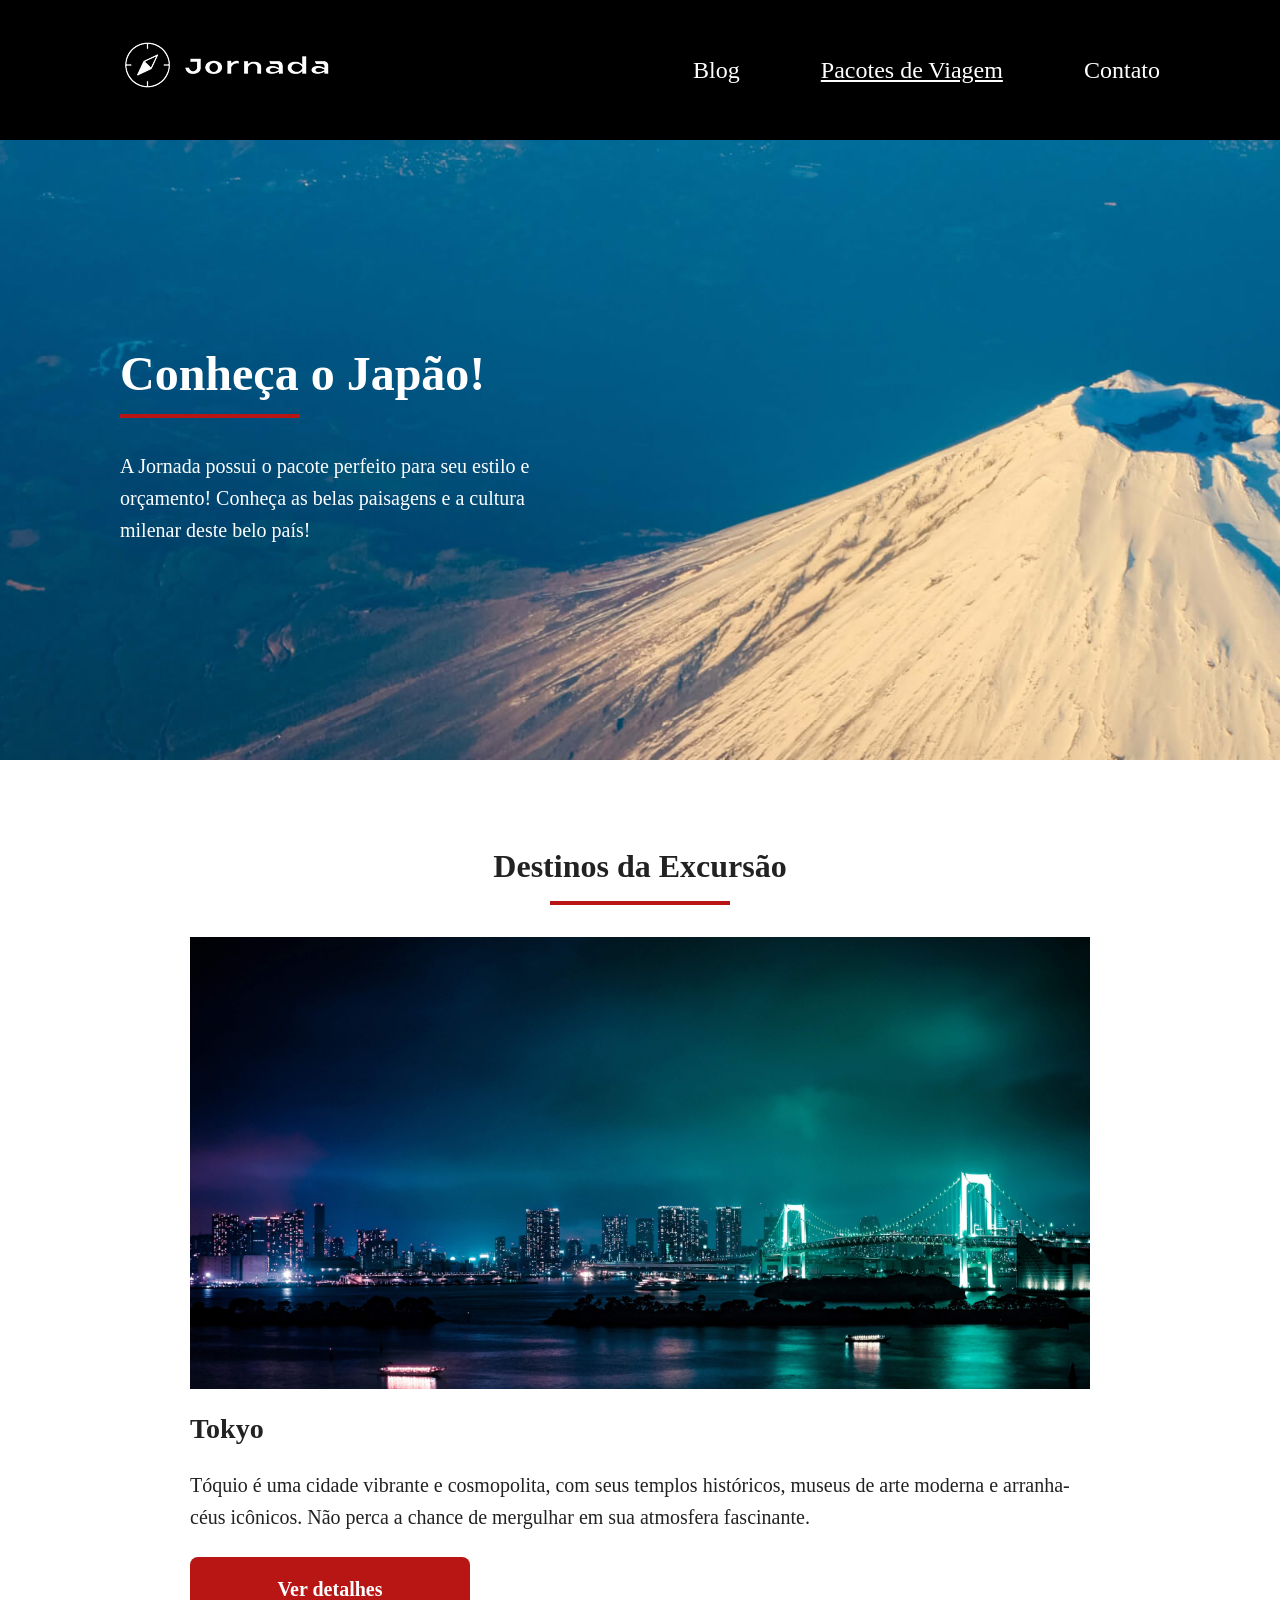
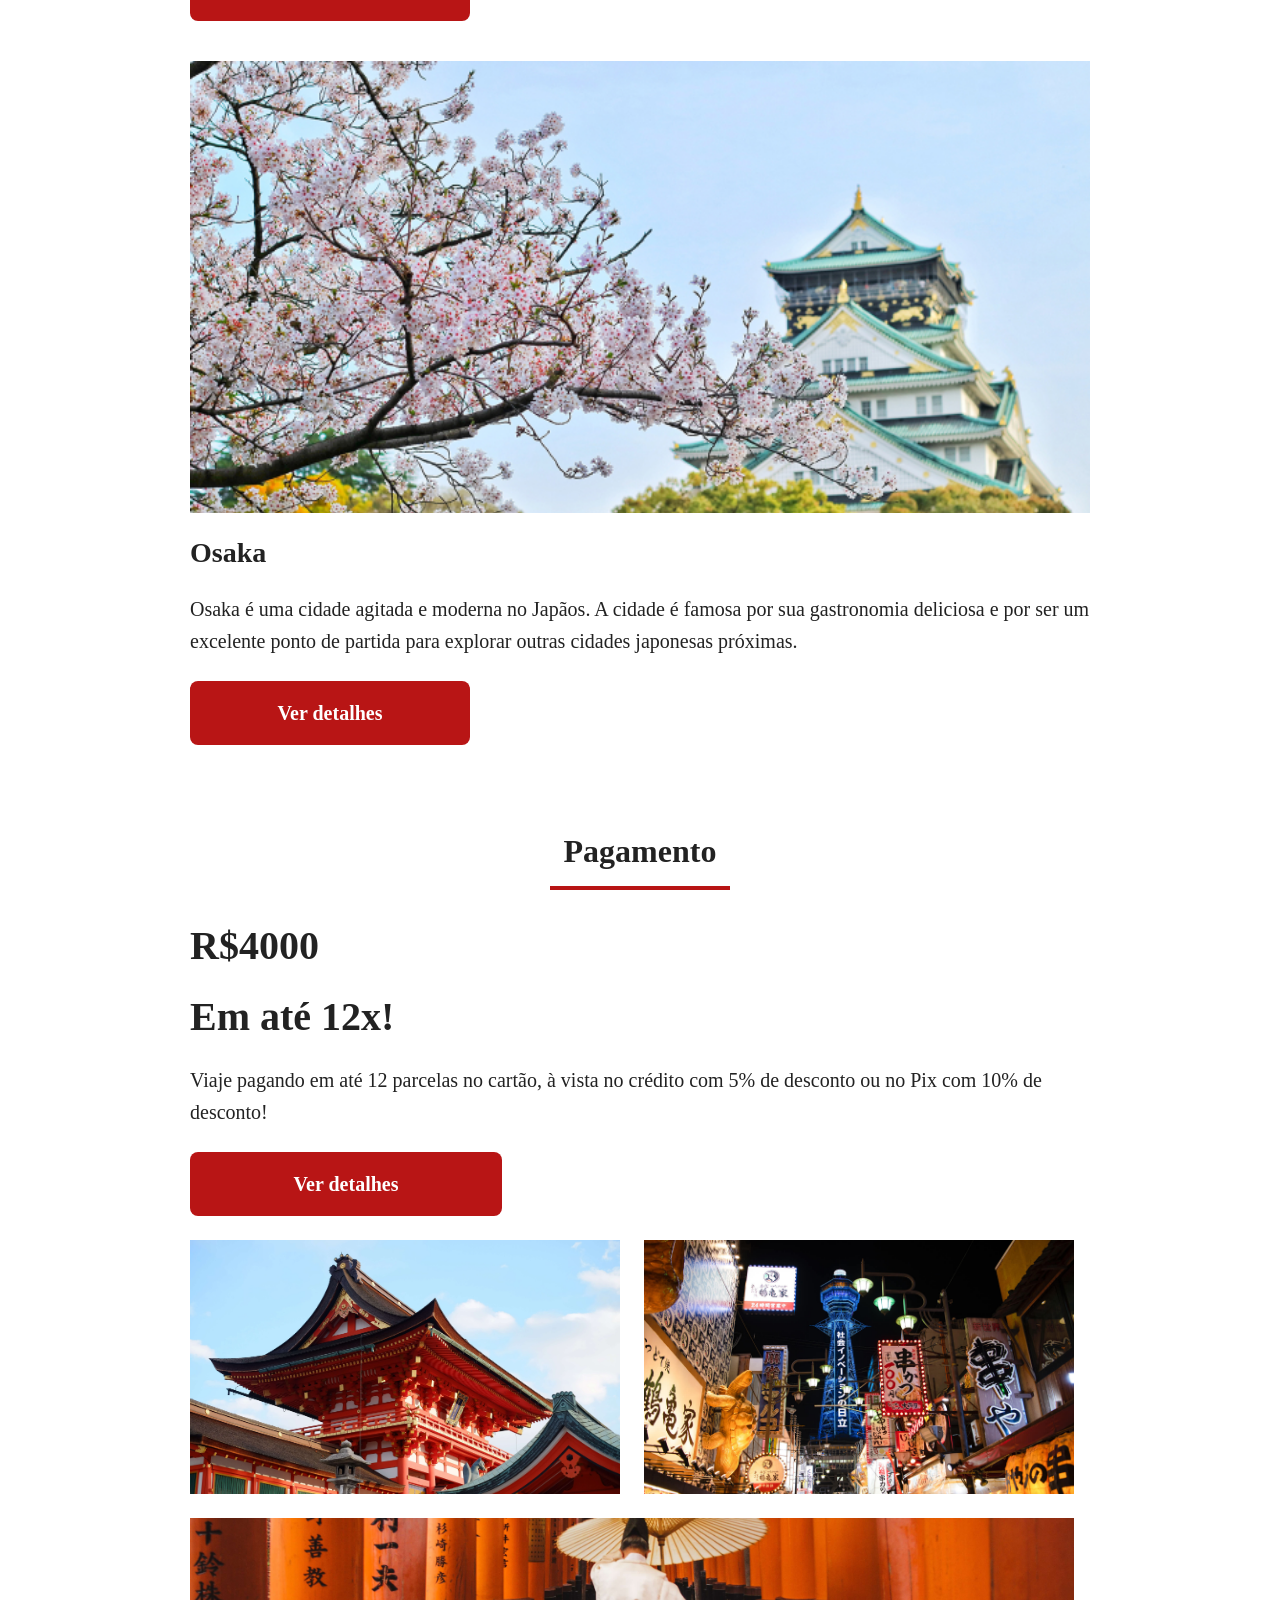
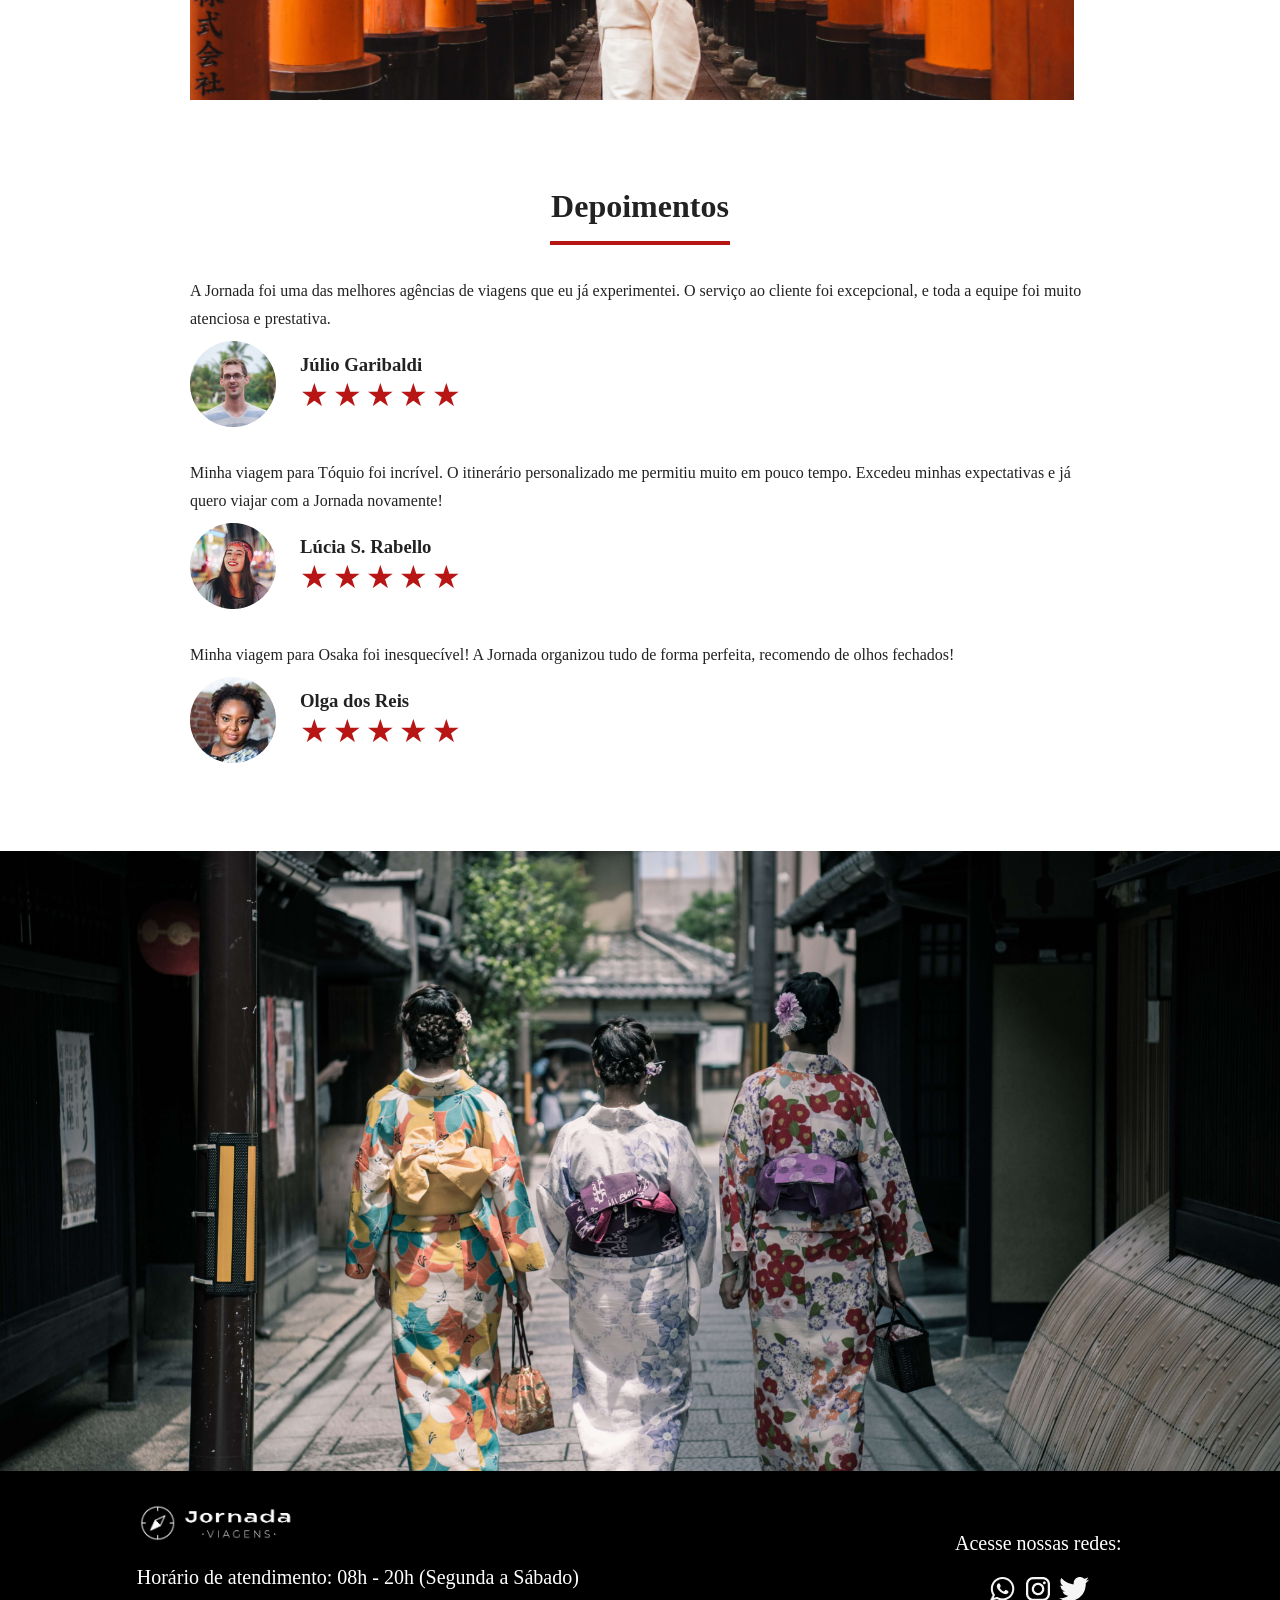
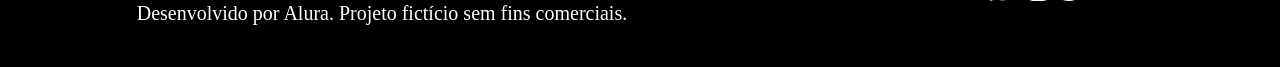
==== pacotes.html @ a52d4c22 "Finaliza a pagina de pacotes de viagem" ====
<!DOCTYPE html>
<html lang="pt-br">
  <head>
    <meta charset="UTF-8" />
    <meta name="viewport" content="width=device-width, initial-scale=1.0" />
    <meta
      name="description"
      content="Jornada Viagens, uma agência apaixonada por criar viagens inesquecíveis."
    />

    <meta name="og:title" content="Jornada Viagens" />
    <meta
      name="og:description"
      content="Jornada Viagens, uma agência apaixonada por criar viagens inesquecíveis."
    />
    <meta
      name="og:image"
      content="https://gostavovinicius.github.io/jornada-viagens/img/jornada-viagens.png"
    />
    <meta name="og:type" content="website" />
    <meta
      name="og:url"
      content="https://gostavovinicius.github.io/jornada-viagens"
    />

    <link rel="stylesheet" href="css/style.css" />
    <link rel="shortcut icon" href="favicon.svg" type="image/svg" />
    <title>Pacotes de Viagem</title>
  </head>
  <body>
    <header class="main-header">
      <a
        class="logo"
        href="index.html"
        title="Acesse a página inicial do Jornada Viagens"
      >
        <img
          class="img-mobile"
          src="/img/bussola-jornada-branca.png"
          alt="Logo branco da Jornada Viagens"
        />
        <img
          class="img-desktop"
          src="/img/bussola-jornada-branca-desktop.png"
          alt=" Logo branco da Jornada Viagens"
        />
      </a>
      <div class="navigation-menu">
        <label for="menu">
          <img src="/img/menu.png" alt="Icone de menu" />
        </label>
        <input type="checkbox" id="menu" hidden />
        <nav>
          <ul class="list-links">
            <li><a href="blog.html">Blog</a></li>
            <li>
              <a class="page-current" href="pacotes.html">Pacotes de Viagem</a>
            </li>
            <li><a href="contato.html">Contato</a></li>
          </ul>
        </nav>
      </div>
    </header>
    <section class="hero">
      <div class="hero-pacote">
        <h2 class="title-page">
          Conheça o Japão!
          <hr />
        </h2>

        <p>
          A Jornada possui o pacote perfeito para seu estilo e orçamento!
          Conheça as belas paisagens e a cultura milenar deste belo país!
        </p>
      </div>
    </section>
    <section class="destinations">
      <div class="section-title">
        <h2>Destinos da Excursão</h2>
        <hr />
      </div>
      <div class="destinations-items">
        <article class="item">
          <header>
            <div class="img-item tokyo"></div>
            <h3 class="content-title">Tokyo</h3>
          </header>
          <p class="content-text">
            Tóquio é uma cidade vibrante e cosmopolita, com seus templos
            históricos, museus de arte moderna e arranha-céus icônicos. Não
            perca a chance de mergulhar em sua atmosfera fascinante.
          </p>
          <footer>
            <a
              href="#"
              class="button"
              title="Veja mais detalhes do destino Tokyo"
              >Ver detalhes</a
            >
          </footer>
        </article>
        <article class="item">
          <header>
            <div class="img-item osaka"></div>
            <h3 class="content-title">Osaka</h3>
          </header>
          <p class="content-text">
            Osaka é uma cidade agitada e moderna no Japãos. A cidade é famosa
            por sua gastronomia deliciosa e por ser um excelente ponto de
            partida para explorar outras cidades japonesas próximas.
          </p>
          <footer>
            <a
              href="#"
              class="button"
              title="Veja mais detalhes do destino Osaka"
              >Ver detalhes</a
            >
          </footer>
        </article>
      </div>
    </section>
    <section class="payments-pacotes">
      <div class="section-title">
        <h2>Pagamento</h2>
        <hr />
      </div>
      <div class="content-content">
        <div class="text-content">
          <h3>R$4000</h3>
          <h3 class="content-title">Em até 12x!</h3>
          <p class="content-text">
            Viaje pagando em até 12 parcelas no cartão, à vista no crédito com
            5% de desconto ou no Pix com 10% de desconto!
          </p>
          <a href="#" class="button">Ver detalhes</a>
        </div>
        <div class="image-content">
          <div class="image kaichie"></div>
          <div class="image dibert"></div>
          <div class="image persona"></div>
        </div>
      </div>
    </section>
    <section class="testimonial">
      <div class="section-title">
        <h2>Depoimentos</h2>
        <hr />
      </div>
      <div class="testimonial-container">
        <article>
          <header>
            <p>
              A Jornada foi uma das melhores agências de viagens que eu já
              experimentei. O serviço ao cliente foi excepcional, e toda a
              equipe foi muito atenciosa e prestativa.
            </p>
          </header>
          <footer>
            <img
              src="img/avatar-julio.png"
              alt="Imagem de perfil da cliente Júlio Garibaldi"
            />
            <div class="profile-content">
              <h3>Júlio Garibaldi</h3>
              <div class="rating">
                <span class="star">&#9733;</span>
                <span class="star">&#9733;</span>
                <span class="star">&#9733;</span>
                <span class="star">&#9733;</span>
                <span class="star">&#9733;</span>
              </div>
            </div>
          </footer>
        </article>
        <article>
          <header>
            <p>
              Minha viagem para Tóquio foi incrível. O itinerário personalizado
              me permitiu muito em pouco tempo. Excedeu minhas expectativas e já
              quero viajar com a Jornada novamente!
            </p>
          </header>
          <footer>
            <img
              src="img/avatar-lucia.png"
              alt="Imagem de perfil da cliente Lúcia S. Rabello"
            />
            <div class="profile-content">
              <h3>Lúcia S. Rabello</h3>
              <div class="rating">
                <span class="star">&#9733;</span>
                <span class="star">&#9733;</span>
                <span class="star">&#9733;</span>
                <span class="star">&#9733;</span>
                <span class="star">&#9733;</span>
              </div>
            </div>
          </footer>
        </article>
        <article>
          <header>
            <p>
              Minha viagem para Osaka foi inesquecível! A Jornada organizou tudo
              de forma perfeita, recomendo de olhos fechados!
            </p>
          </header>
          <footer>
            <img
              src="img/avatar-olga.png"
              alt="Imagem de perfil da cliente Olga dos Reis"
            />
            <div class="profile-content">
              <h3>Olga dos Reis</h3>
              <div class="rating">
                <span class="star">&#9733;</span>
                <span class="star">&#9733;</span>
                <span class="star">&#9733;</span>
                <span class="star">&#9733;</span>
                <span class="star">&#9733;</span>
              </div>
            </div>
          </footer>
        </article>
      </div>
    </section>
    <section class="hero-footer">
      <div class="hero-pacote-img"></div>
    </section>
    <footer class="rodape">
      <div class="rodape-info">
        <a href="index.html">
          <img
            class="rodape-logo"
            src="/img/jornada-viagens.png"
            alt="Logo da Jornada Viagens"
          />
        </a>
        <p>Horário de atendimento: 08h - 20h (Segunda a Sábado)</p>
        <p>Desenvolvido por Alura. Projeto fictício sem fins comerciais.</p>
      </div>
      <div class="rodape-social">
        <p>Acesse nossas redes:</p>
        <a href="#" title="Acesse o nosso Whatsapp"
          ><img src="/img/whatsapp.png" alt="Logo do whatsapp branco"
        /></a>
        <a href="#" title="Acesse o nosso Instagram"
          ><img src="/img/instagram.png" alt="Logo do instagram branco"
        /></a>
        <a href="#" title="Acesse o nosso Twitter"
          ><img src="/img/twitter.png" alt="Logo do twitter branco"
        /></a>
      </div>
    </footer>
  </body>
</html>
---- css/style.css ----
@import url(global.css);
@import url(header.css);
@import url(hero.css);
@import url(offers.css);
@import url(categories.css);
@import url(destinations.css);
@import url(payments.css);
@import url(tesmonials.css);
@import url(footer.css);
@import url(pacote.css);
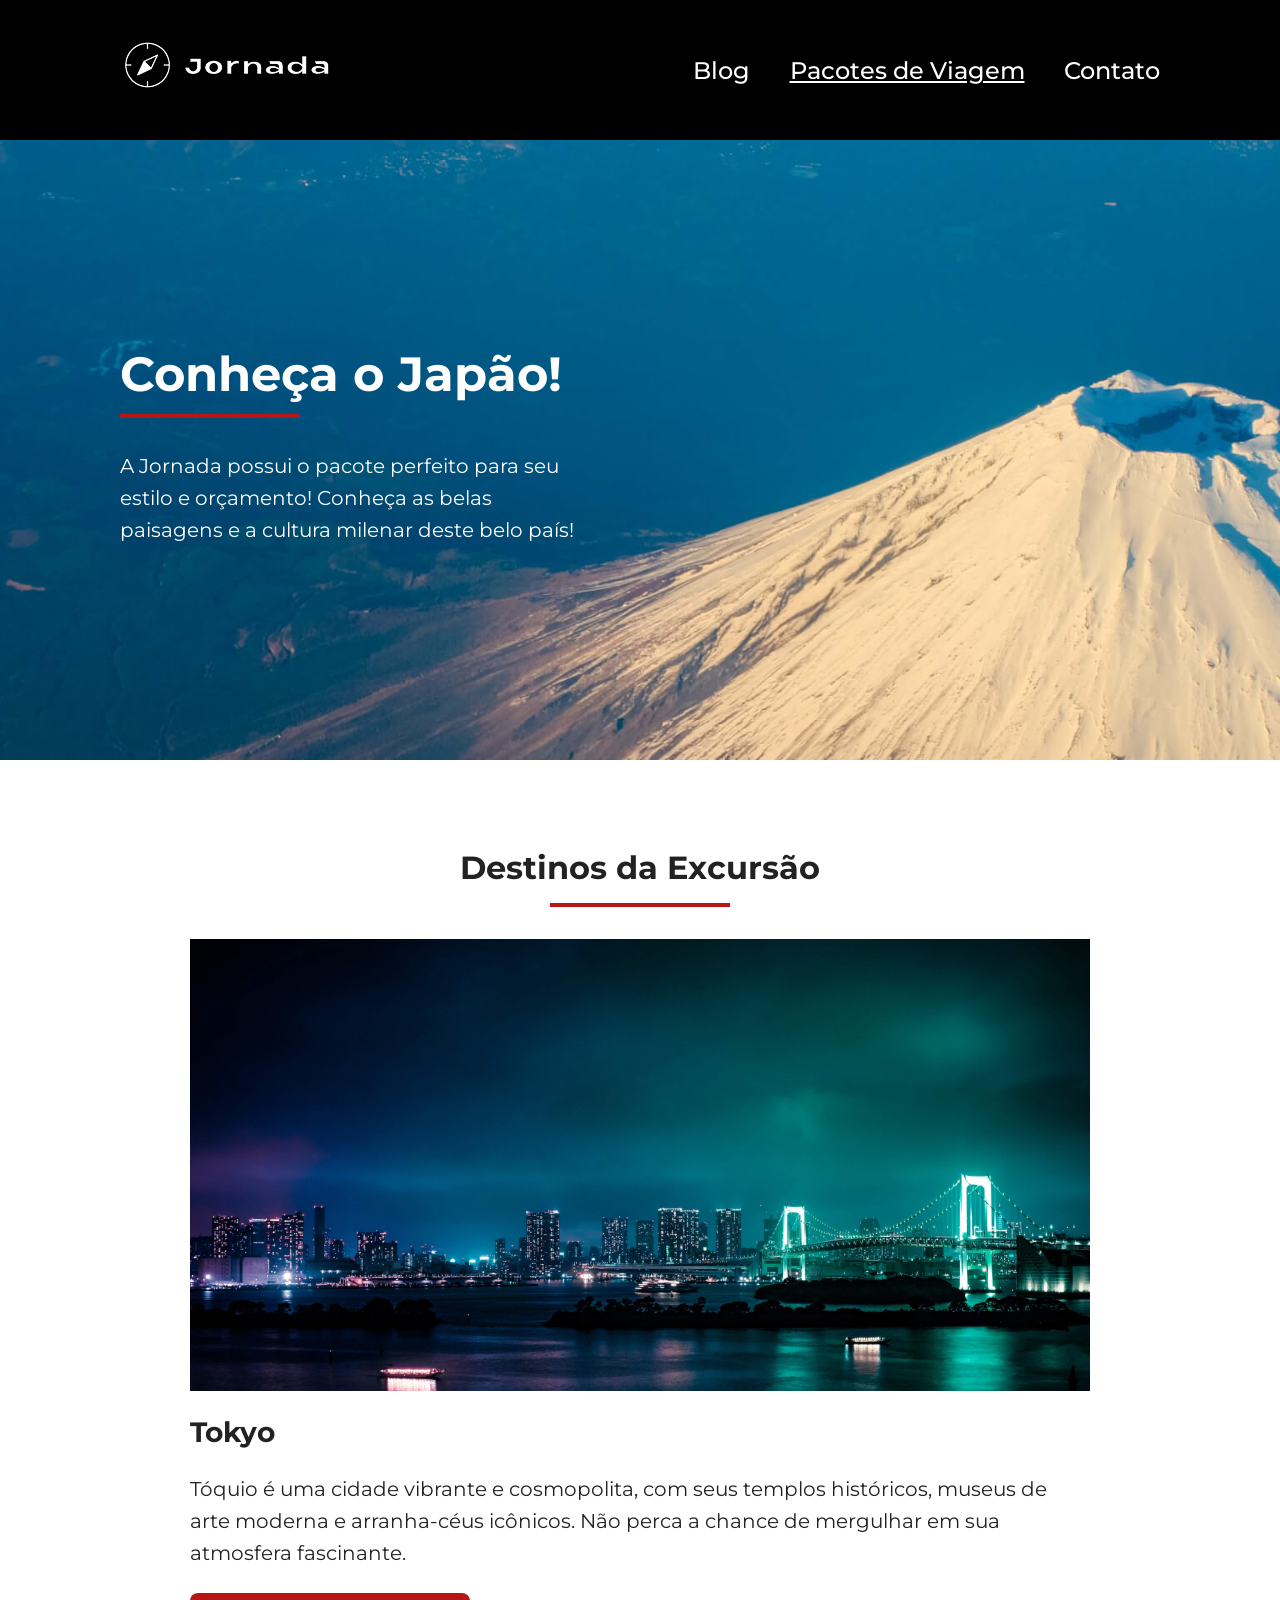
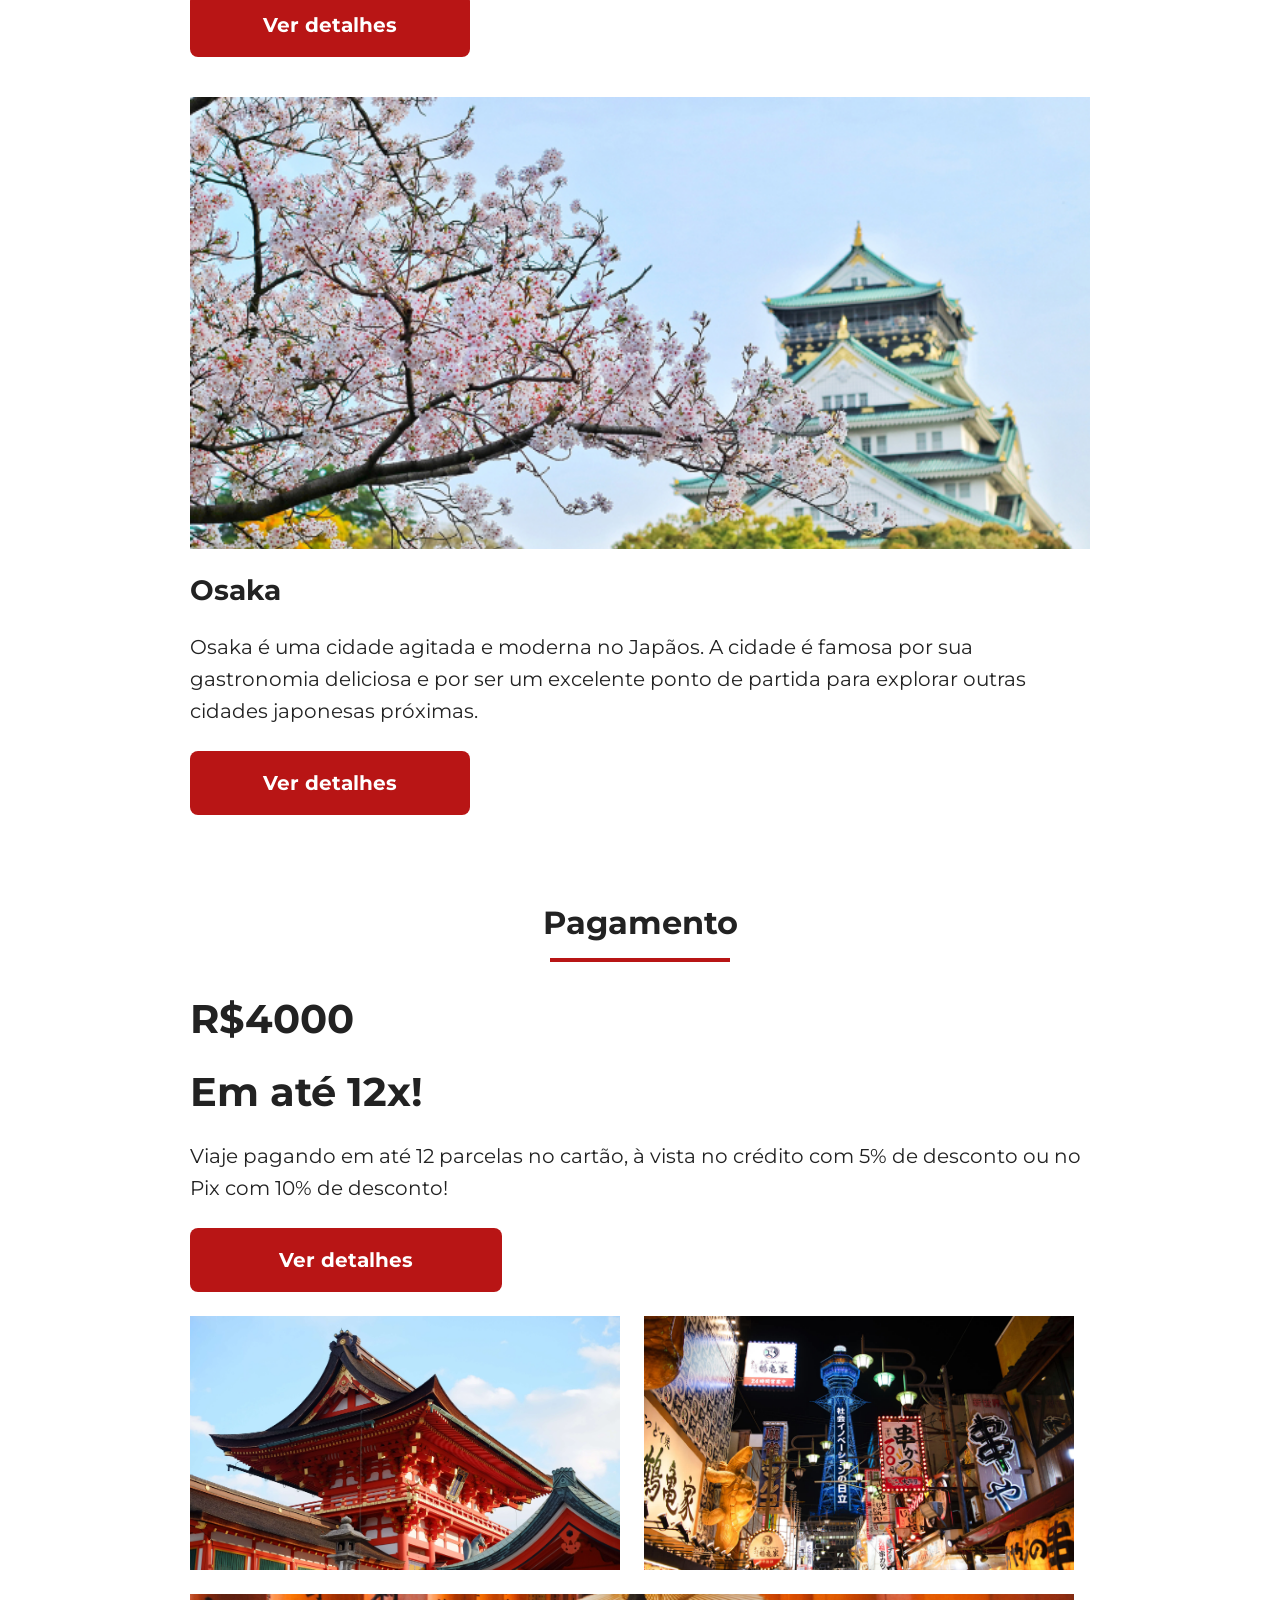
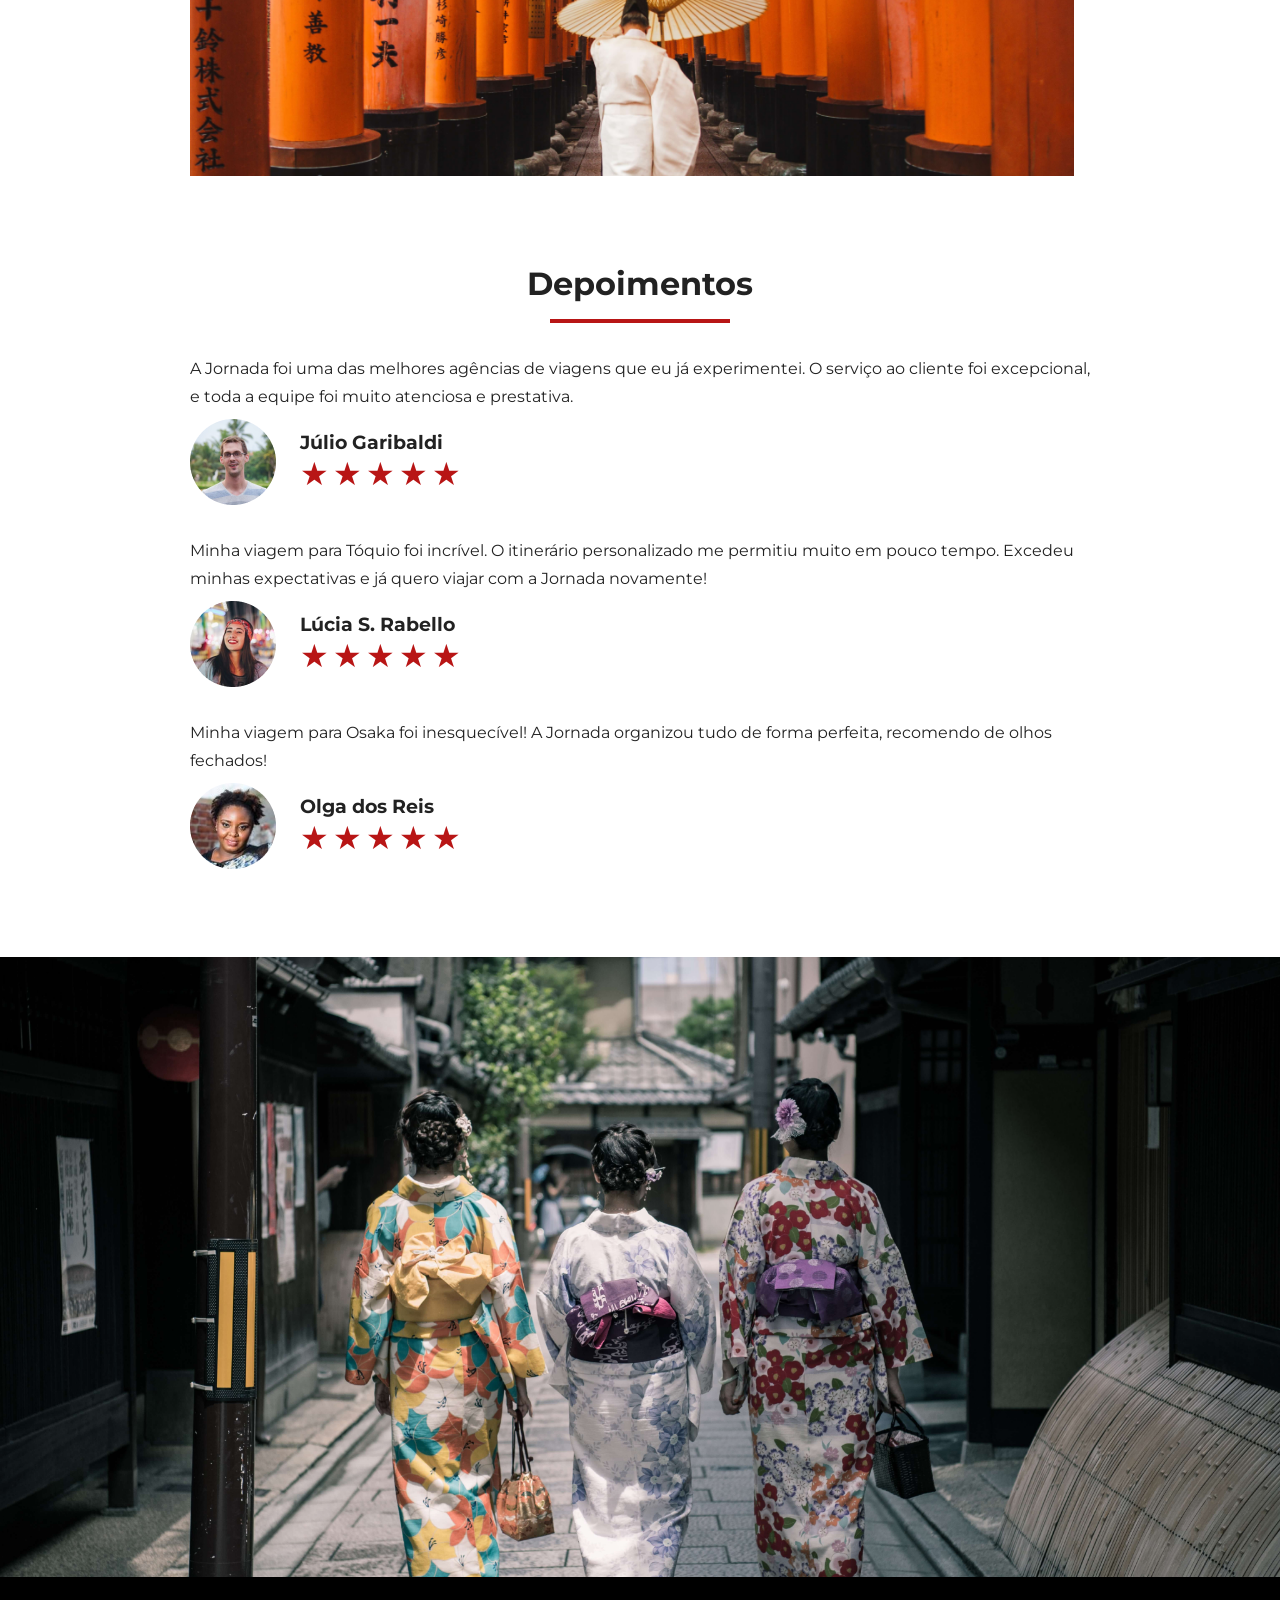
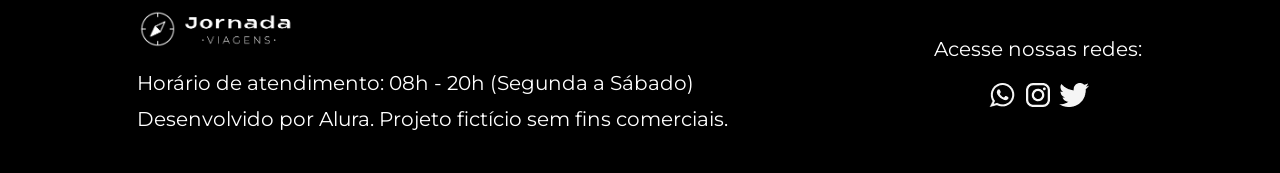
==== commit 04a61456: "alterado caminho das imagens" ====
--- a/pacotes.html
+++ b/pacotes.html
@@ -15,7 +15,7 @@
     />
     <meta
       name="og:image"
-      content="https://gostavovinicius.github.io/jornada-viagens/img/jornada-viagens.png"
+      content="https://gostavovinicius.github.io/jornada-viagens/../img/jornada-viagens.png"
     />
     <meta name="og:type" content="website" />
     <meta
@@ -36,18 +36,18 @@
       >
         <img
           class="img-mobile"
-          src="/img/bussola-jornada-branca.png"
+          src="/../img/bussola-jornada-branca.png"
           alt="Logo branco da Jornada Viagens"
         />
         <img
           class="img-desktop"
-          src="/img/bussola-jornada-branca-desktop.png"
+          src="/../img/bussola-jornada-branca-desktop.png"
           alt=" Logo branco da Jornada Viagens"
         />
       </a>
       <div class="navigation-menu">
         <label for="menu">
-          <img src="/img/menu.png" alt="Icone de menu" />
+          <img src="/../img/menu.png" alt="Icone de menu" />
         </label>
         <input type="checkbox" id="menu" hidden />
         <nav>
@@ -158,7 +158,7 @@
           </header>
           <footer>
             <img
-              src="img/avatar-julio.png"
+              src="../img/avatar-julio.png"
               alt="Imagem de perfil da cliente Júlio Garibaldi"
             />
             <div class="profile-content">
@@ -183,7 +183,7 @@
           </header>
           <footer>
             <img
-              src="img/avatar-lucia.png"
+              src="../img/avatar-lucia.png"
               alt="Imagem de perfil da cliente Lúcia S. Rabello"
             />
             <div class="profile-content">
@@ -207,7 +207,7 @@
           </header>
           <footer>
             <img
-              src="img/avatar-olga.png"
+              src="../img/avatar-olga.png"
               alt="Imagem de perfil da cliente Olga dos Reis"
             />
             <div class="profile-content">
@@ -232,7 +232,7 @@
         <a href="index.html">
           <img
             class="rodape-logo"
-            src="/img/jornada-viagens.png"
+            src="/../img/jornada-viagens.png"
             alt="Logo da Jornada Viagens"
           />
         </a>
@@ -242,13 +242,13 @@
       <div class="rodape-social">
         <p>Acesse nossas redes:</p>
         <a href="#" title="Acesse o nosso Whatsapp"
-          ><img src="/img/whatsapp.png" alt="Logo do whatsapp branco"
+          ><img src="/../img/whatsapp.png" alt="Logo do whatsapp branco"
         /></a>
         <a href="#" title="Acesse o nosso Instagram"
-          ><img src="/img/instagram.png" alt="Logo do instagram branco"
+          ><img src="/../img/instagram.png" alt="Logo do instagram branco"
         /></a>
         <a href="#" title="Acesse o nosso Twitter"
-          ><img src="/img/twitter.png" alt="Logo do twitter branco"
+          ><img src="/../img/twitter.png" alt="Logo do twitter branco"
         /></a>
       </div>
     </footer>
--- a/css/style.css
+++ b/css/style.css
@@ -1,3 +1,4 @@
+@import url("https://fonts.googleapis.com/css2?family=Montserrat:ital,wght@0,100..900;1,100..900&display=swap");
 @import url(global.css);
 @import url(header.css);
 @import url(hero.css);
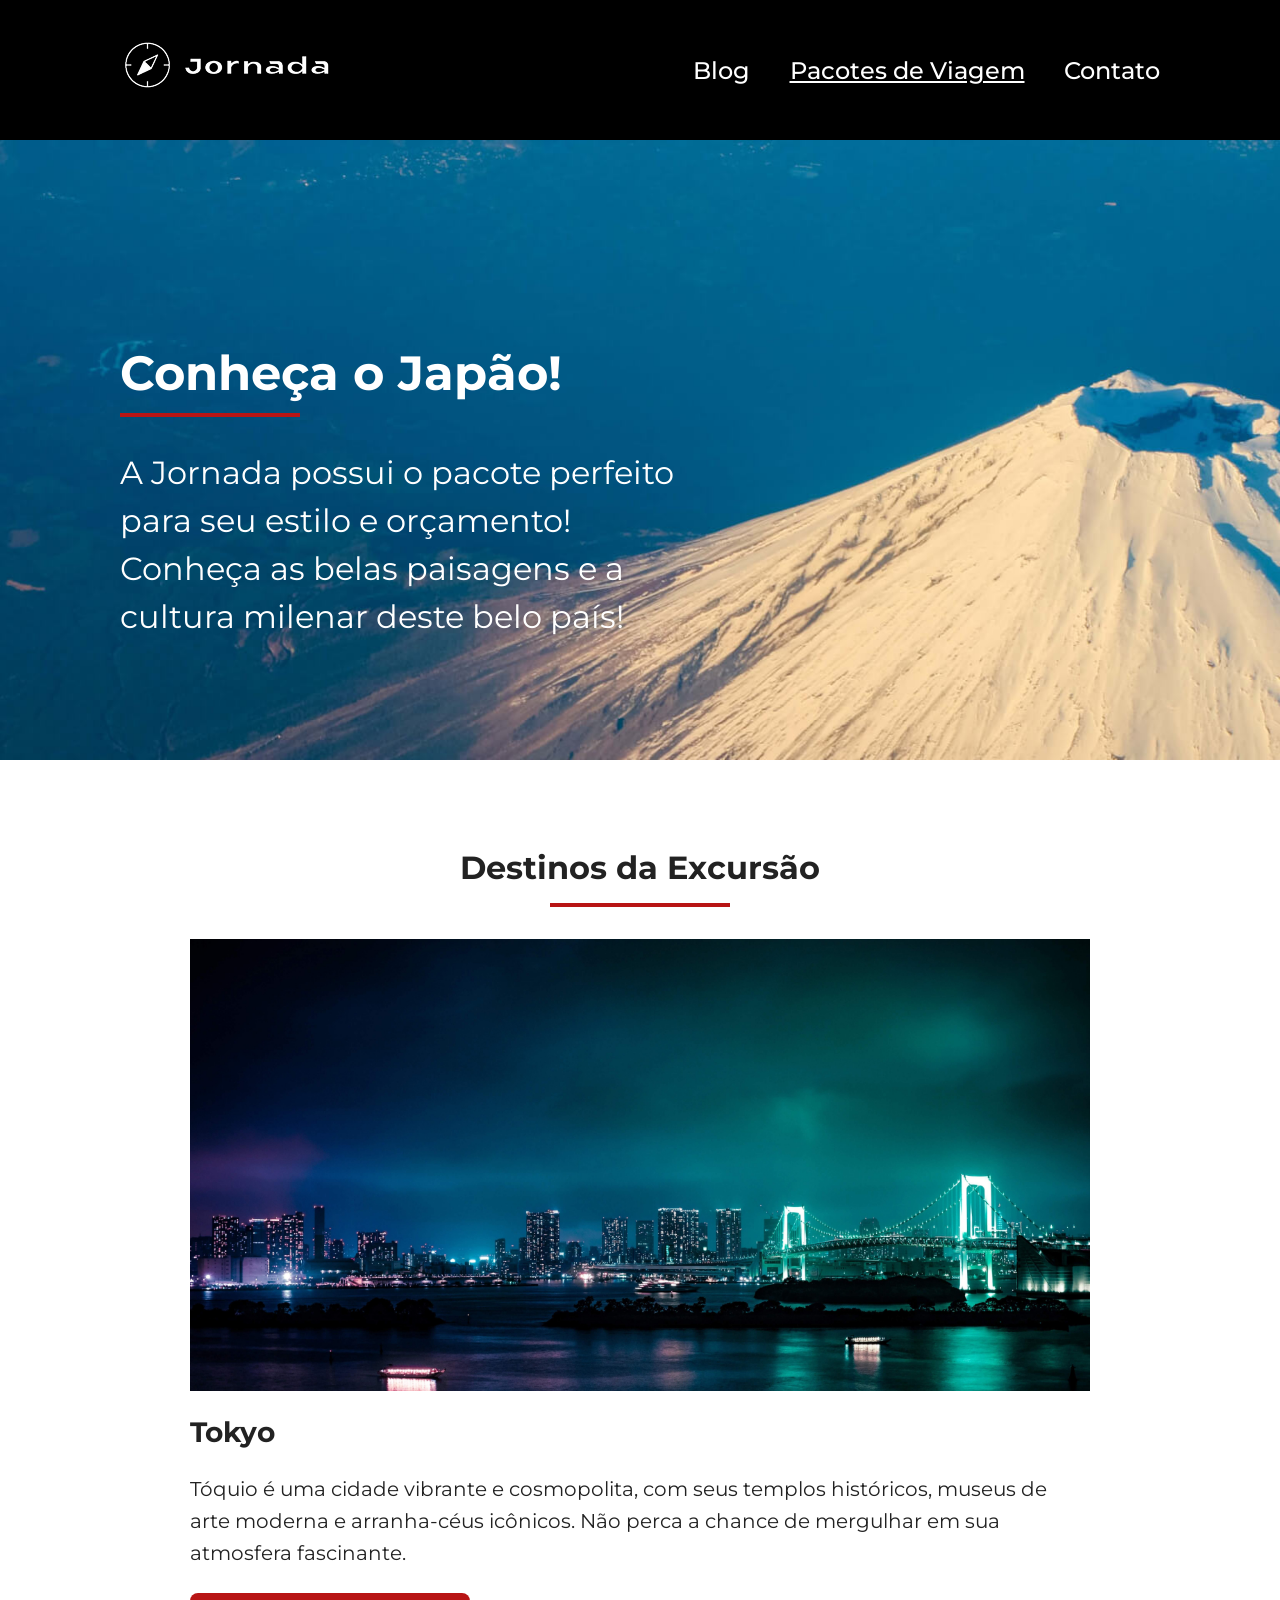
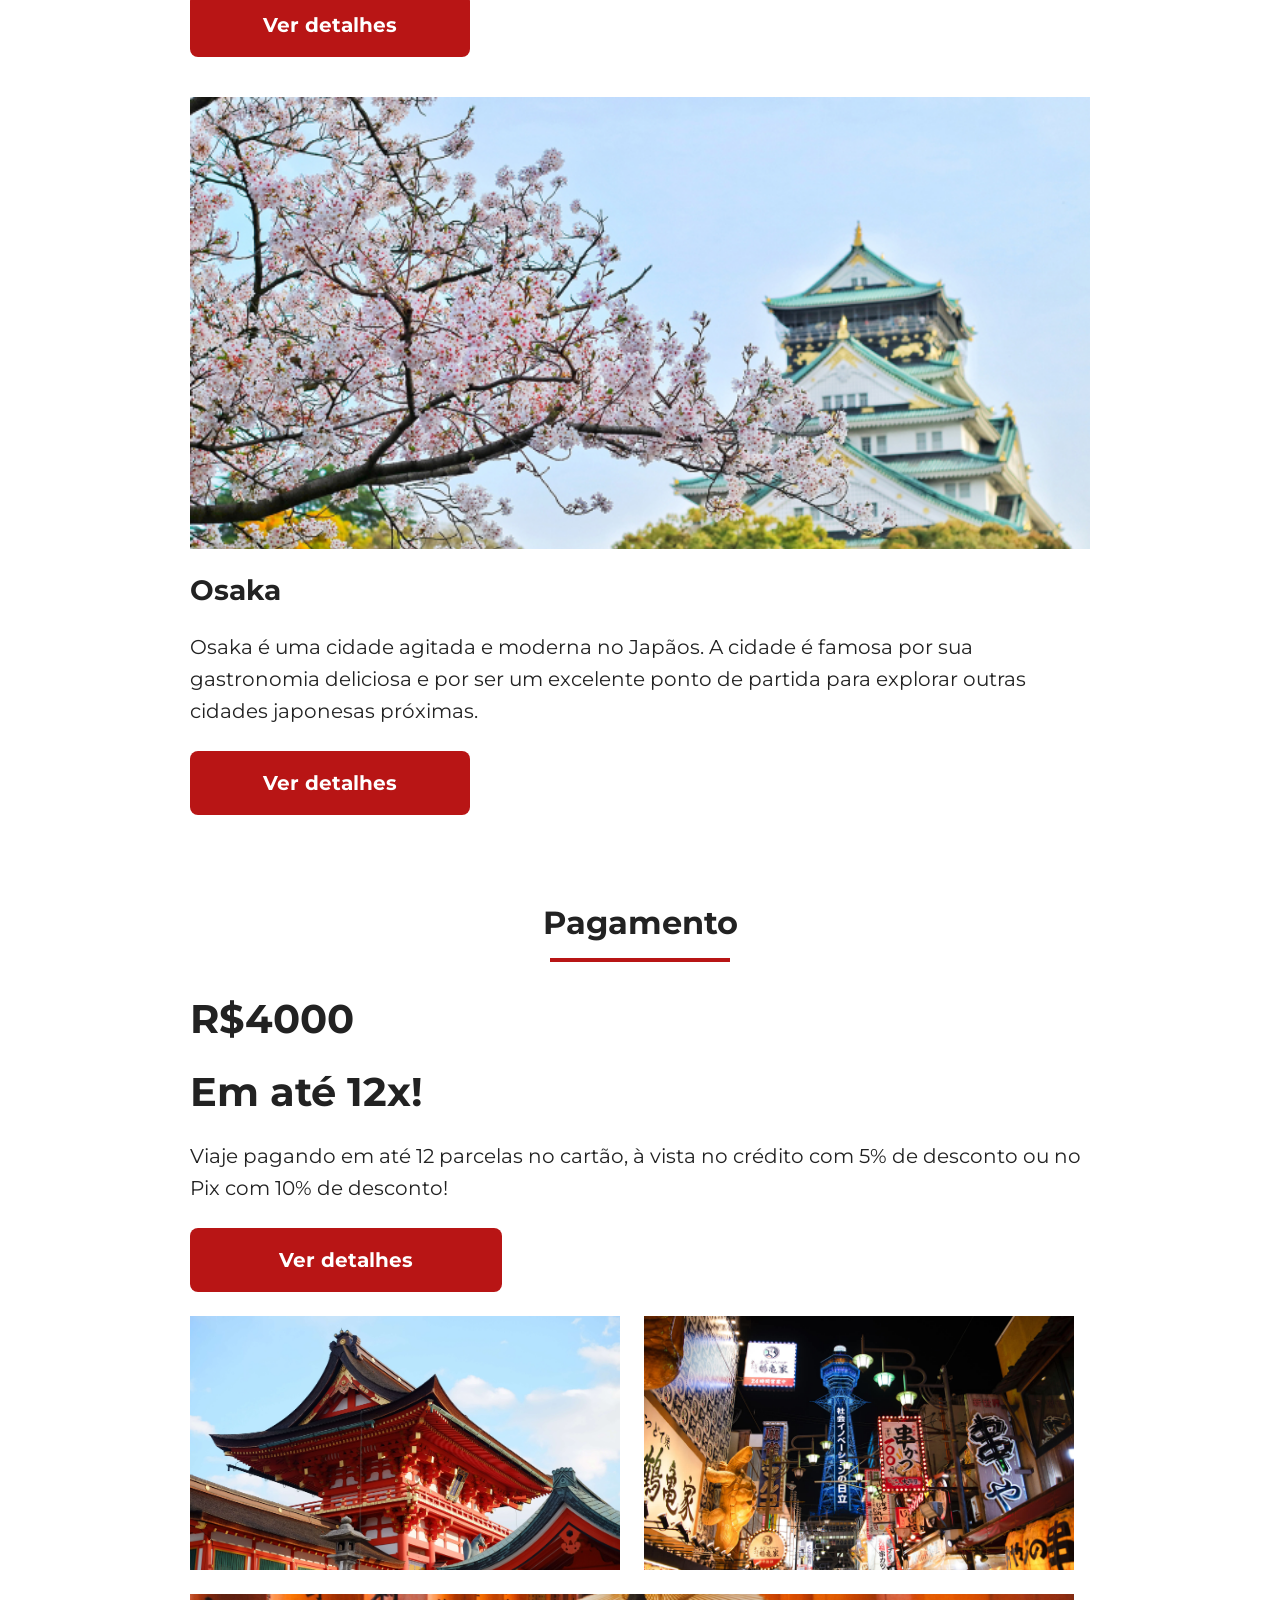
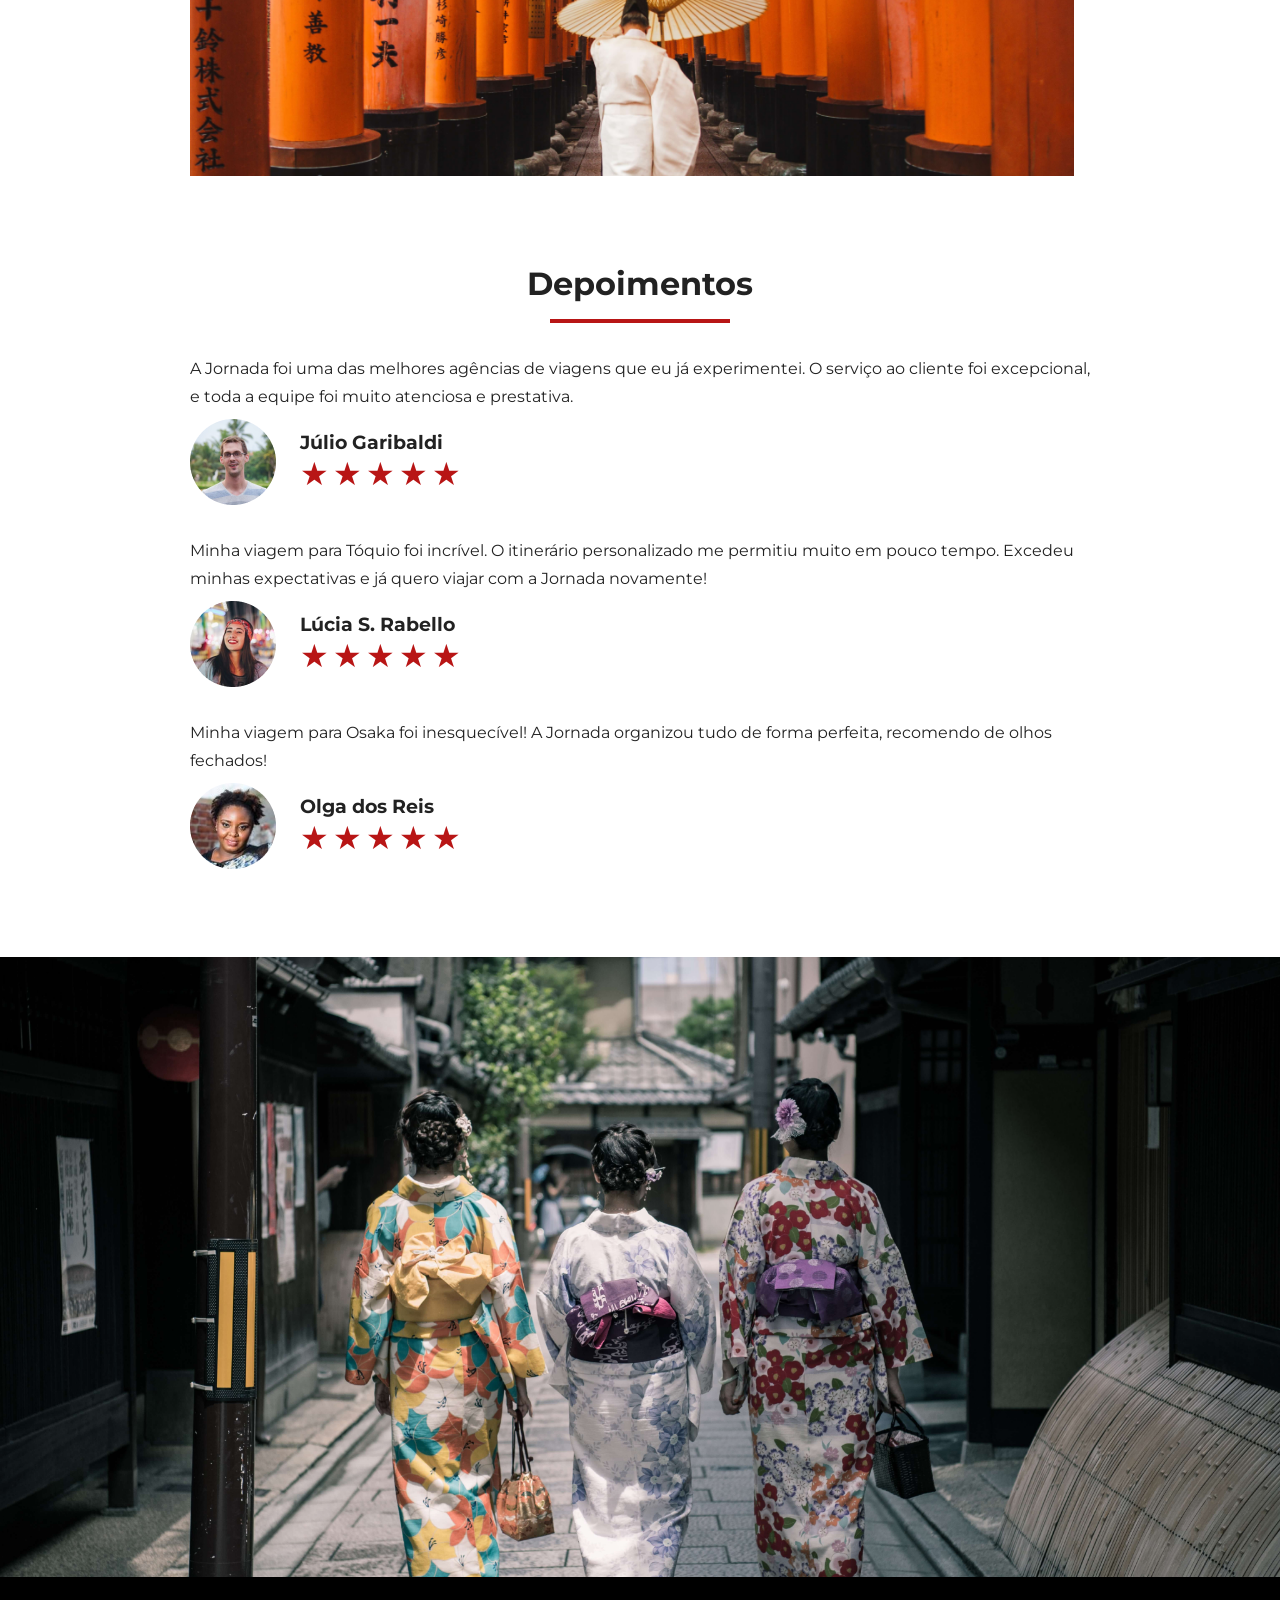
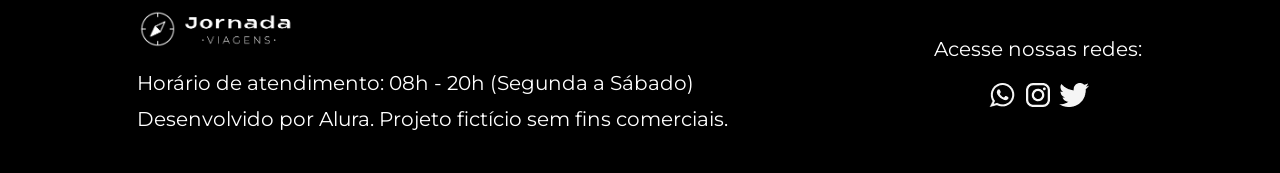
==== commit d2c158bd: "Cria a pagina de blog" ====
--- a/pacotes.html
+++ b/pacotes.html
@@ -15,7 +15,7 @@
     />
     <meta
       name="og:image"
-      content="https://gostavovinicius.github.io/jornada-viagens/../img/jornada-viagens.png"
+      content="https://gostavovinicius.github.io/jornada-viagens./img/jornada-viagens.png"
     />
     <meta name="og:type" content="website" />
     <meta
@@ -36,18 +36,18 @@
       >
         <img
           class="img-mobile"
-          src="/../img/bussola-jornada-branca.png"
+          src="./img/bussola-jornada-branca.png"
           alt="Logo branco da Jornada Viagens"
         />
         <img
           class="img-desktop"
-          src="/../img/bussola-jornada-branca-desktop.png"
+          src="./img/bussola-jornada-branca-desktop.png"
           alt=" Logo branco da Jornada Viagens"
         />
       </a>
       <div class="navigation-menu">
         <label for="menu">
-          <img src="/../img/menu.png" alt="Icone de menu" />
+          <img src="./img/menu.png" alt="Icone de menu" />
         </label>
         <input type="checkbox" id="menu" hidden />
         <nav>
@@ -68,7 +68,7 @@
           <hr />
         </h2>
 
-        <p>
+        <p class="blog-text">
           A Jornada possui o pacote perfeito para seu estilo e orçamento!
           Conheça as belas paisagens e a cultura milenar deste belo país!
         </p>
@@ -158,7 +158,7 @@
           </header>
           <footer>
             <img
-              src="../img/avatar-julio.png"
+              src="./img/avatar-julio.png"
               alt="Imagem de perfil da cliente Júlio Garibaldi"
             />
             <div class="profile-content">
@@ -183,7 +183,7 @@
           </header>
           <footer>
             <img
-              src="../img/avatar-lucia.png"
+              src="./img/avatar-lucia.png"
               alt="Imagem de perfil da cliente Lúcia S. Rabello"
             />
             <div class="profile-content">
@@ -207,7 +207,7 @@
           </header>
           <footer>
             <img
-              src="../img/avatar-olga.png"
+              src="./img/avatar-olga.png"
               alt="Imagem de perfil da cliente Olga dos Reis"
             />
             <div class="profile-content">
@@ -232,7 +232,7 @@
         <a href="index.html">
           <img
             class="rodape-logo"
-            src="/../img/jornada-viagens.png"
+            src="./img/jornada-viagens.png"
             alt="Logo da Jornada Viagens"
           />
         </a>
@@ -242,13 +242,13 @@
       <div class="rodape-social">
         <p>Acesse nossas redes:</p>
         <a href="#" title="Acesse o nosso Whatsapp"
-          ><img src="/../img/whatsapp.png" alt="Logo do whatsapp branco"
+          ><img src="./img/whatsapp.png" alt="Logo do whatsapp branco"
         /></a>
         <a href="#" title="Acesse o nosso Instagram"
-          ><img src="/../img/instagram.png" alt="Logo do instagram branco"
+          ><img src="./img/instagram.png" alt="Logo do instagram branco"
         /></a>
         <a href="#" title="Acesse o nosso Twitter"
-          ><img src="/../img/twitter.png" alt="Logo do twitter branco"
+          ><img src="./img/twitter.png" alt="Logo do twitter branco"
         /></a>
       </div>
     </footer>
--- a/css/style.css
+++ b/css/style.css
@@ -9,3 +9,4 @@
 @import url(tesmonials.css);
 @import url(footer.css);
 @import url(pacote.css);
+@import url(blog.css);
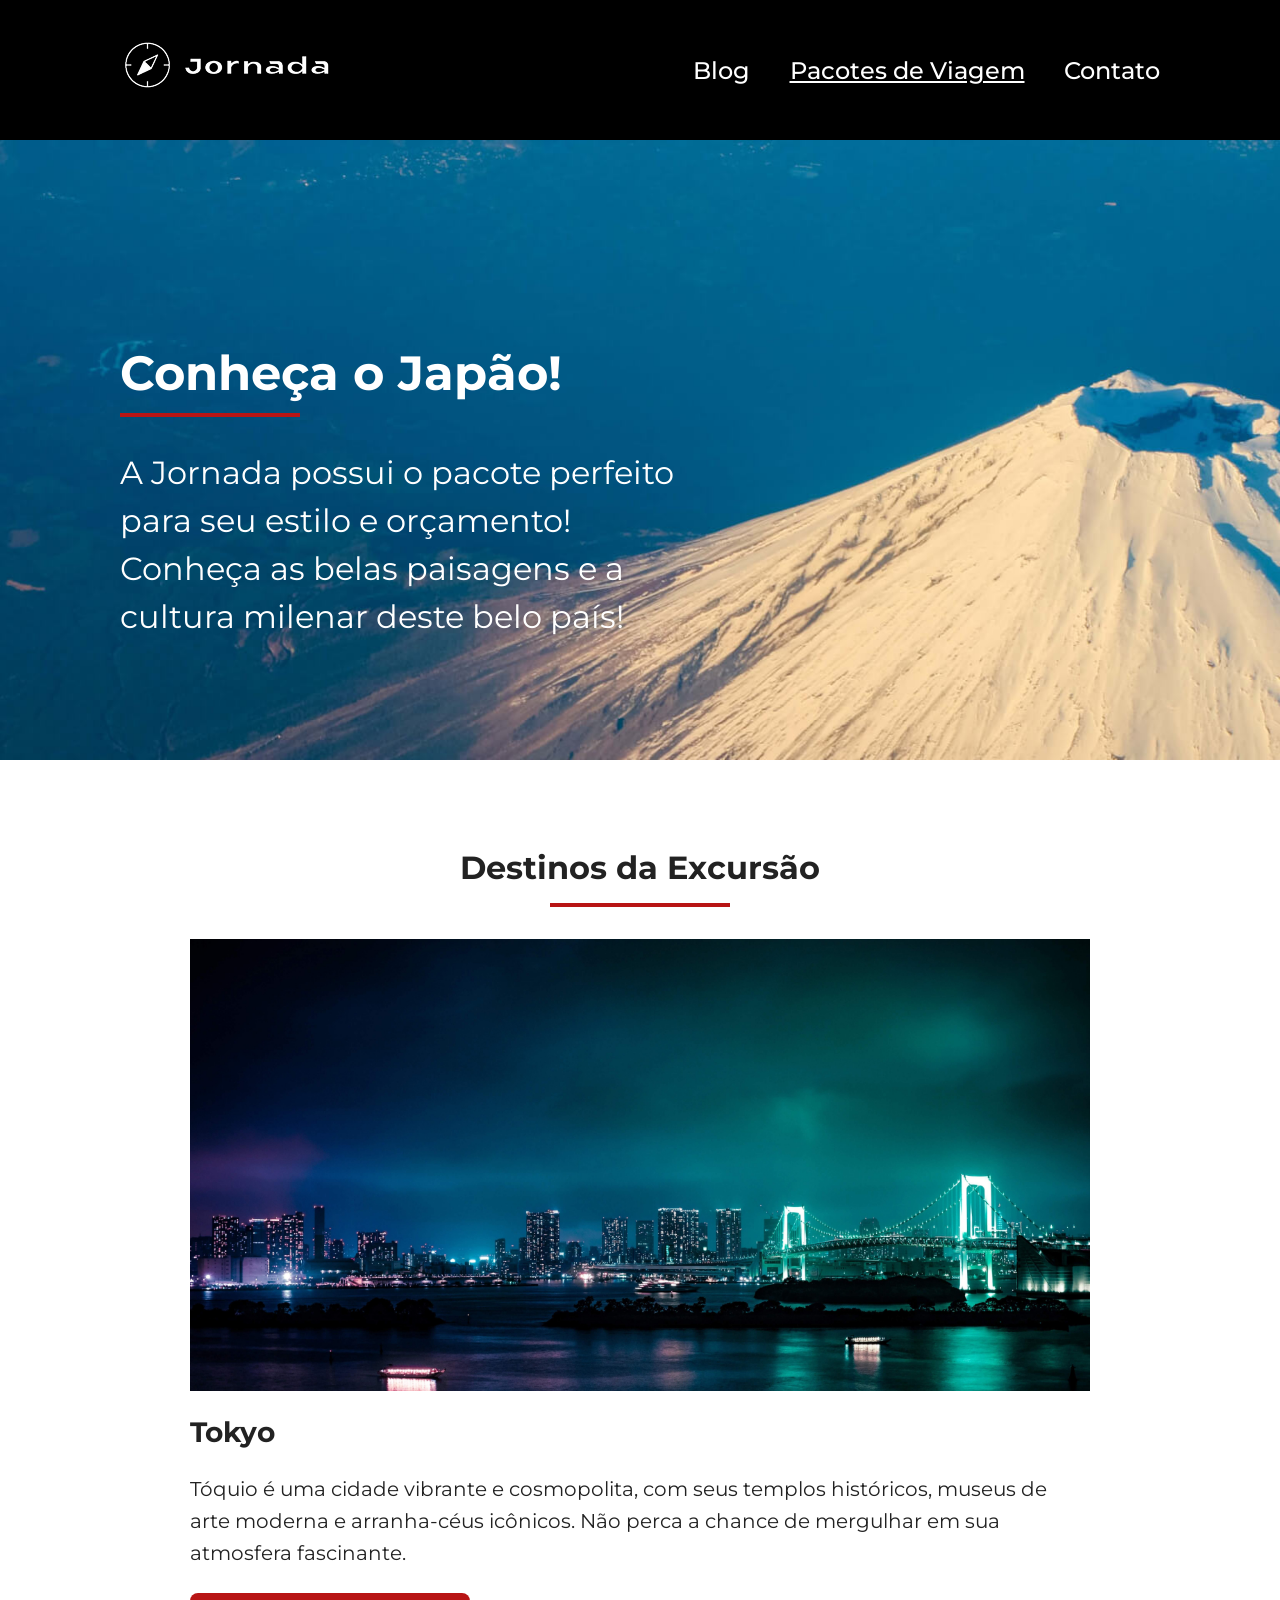
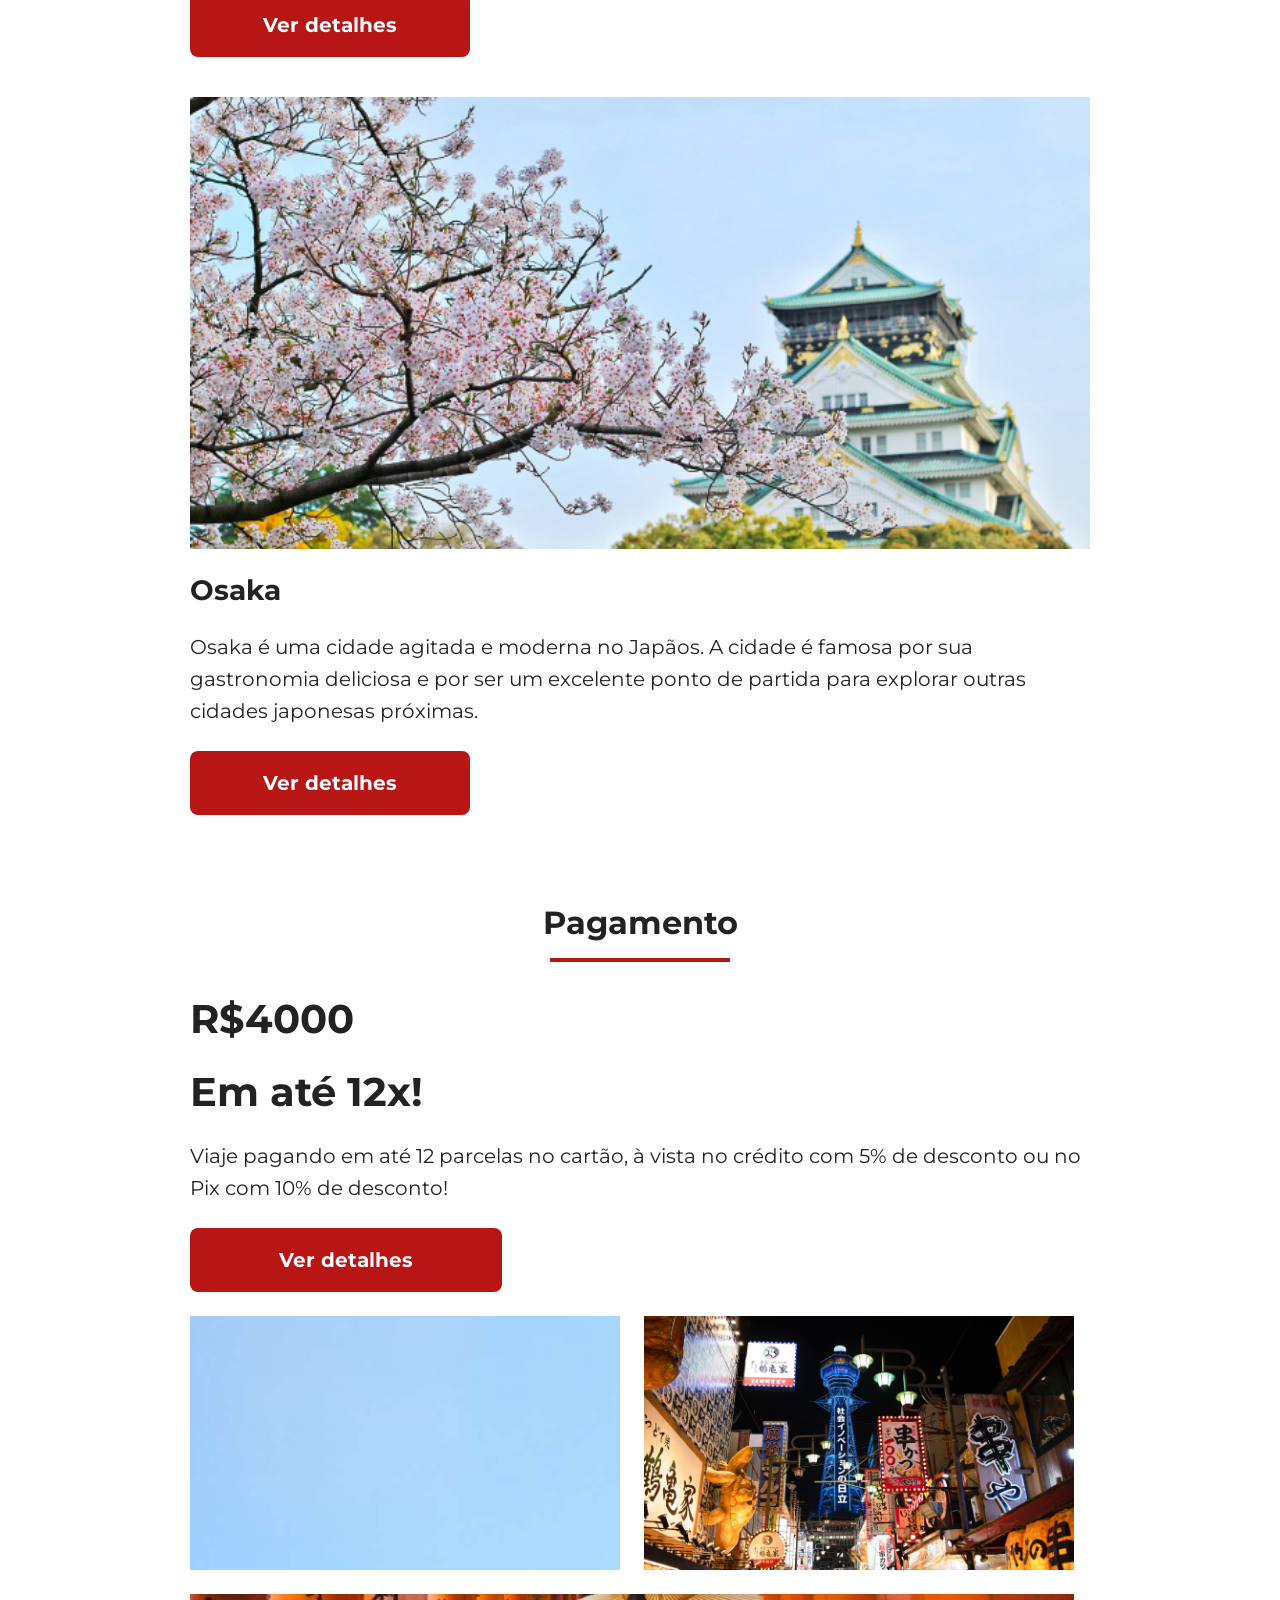
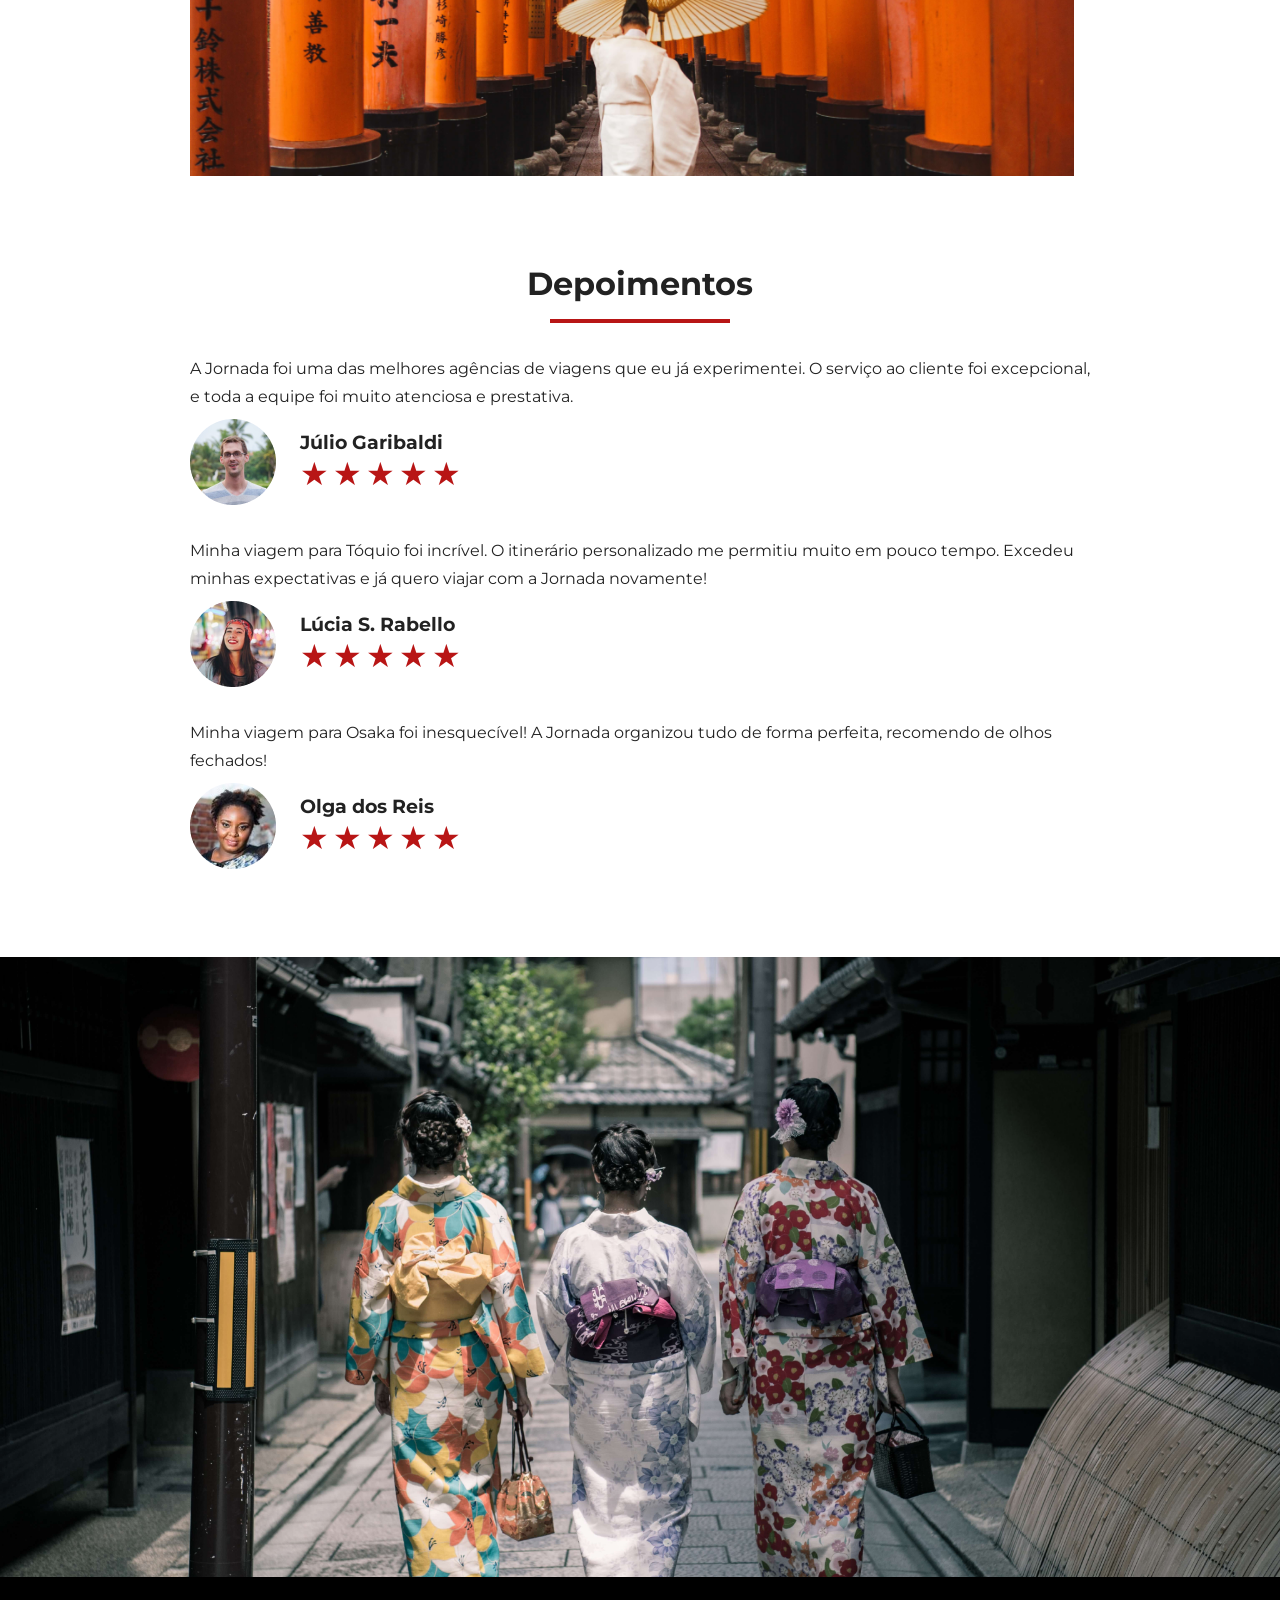
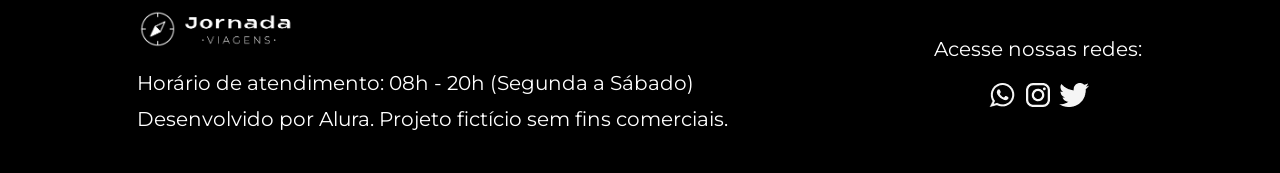
==== commit 9b336911: "Adiciona hero da pagina de contato" ====
--- a/pacotes.html
+++ b/pacotes.html
@@ -62,7 +62,7 @@
       </div>
     </header>
     <section class="hero">
-      <div class="hero-pacote">
+      <div class="bg-cover-center hero-pacote">
         <h2 class="title-page">
           Conheça o Japão!
           <hr />
